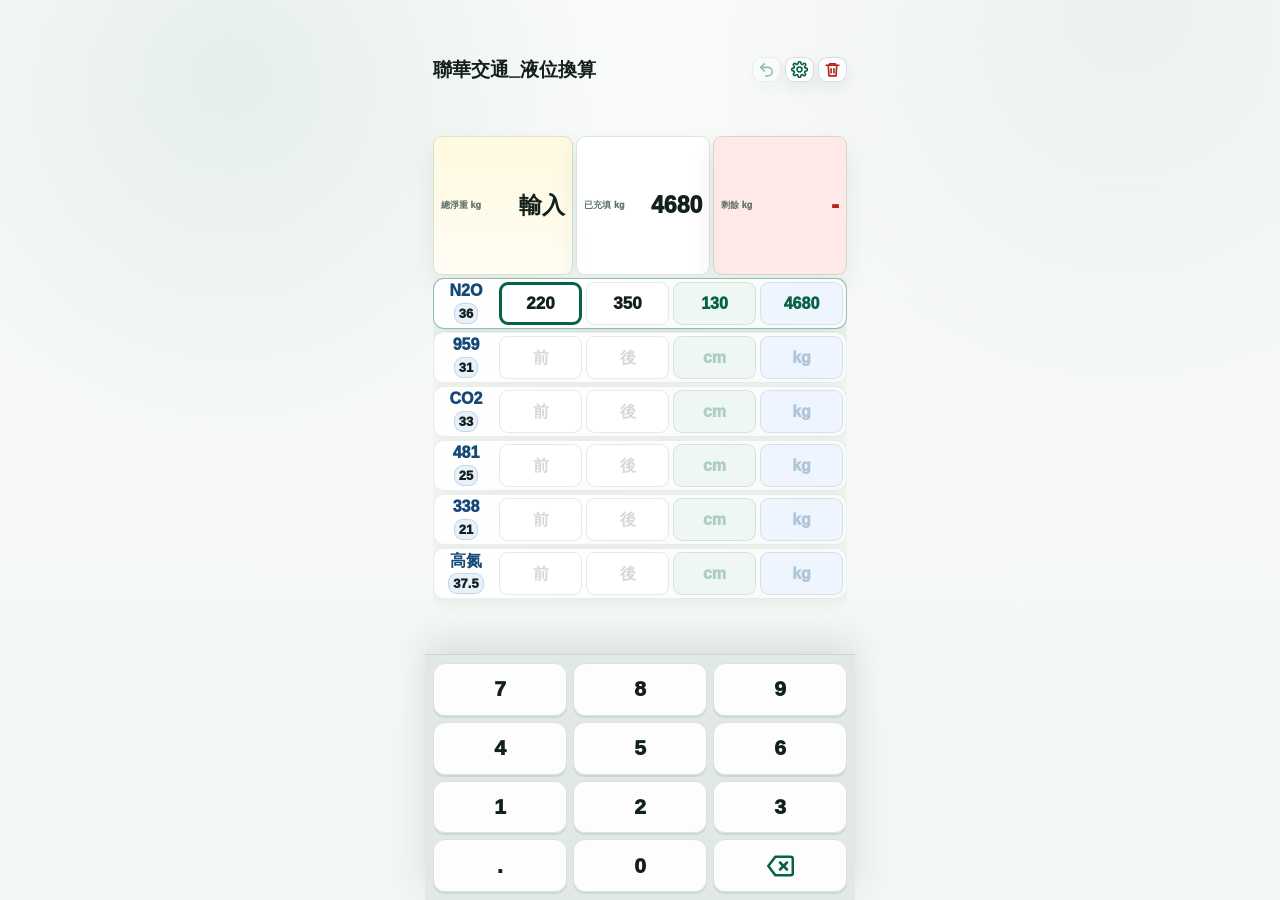
==== index.html @ e5bfa608 "Compress header summary rows" ====
<!doctype html>
<html lang="zh-Hant">
  <head>
    <meta charset="UTF-8" />
    <meta
      name="viewport"
      content="width=device-width, initial-scale=1, maximum-scale=1, user-scalable=no, viewport-fit=cover, interactive-widget=resizes-content"
    />
    <meta name="theme-color" content="#f4f7f4" />
    <title>聯華交通_液位換算</title>
    <link rel="manifest" href="manifest.webmanifest?v=24" />
    <link rel="stylesheet" href="styles.css?v=24" />
  </head>
  <body>
    <main class="sheet-app">
      <header class="sheet-topbar">
        <h1>聯華交通_液位換算</h1>
        <div class="top-actions">
          <button class="small-action" id="undoAction" type="button" aria-label="復原" title="復原">
            <svg viewBox="0 0 24 24" aria-hidden="true">
              <path d="M9 14 4 9l5-5" />
              <path d="M4 9h10a6 6 0 1 1 0 12h-3" />
            </svg>
          </button>
          <button class="small-action" id="settingsAction" type="button" aria-label="設定" title="設定">
            <svg viewBox="0 0 24 24" aria-hidden="true">
              <path d="M12 15.5a3.5 3.5 0 1 0 0-7 3.5 3.5 0 0 0 0 7Z" />
              <path d="M19.4 15a1.7 1.7 0 0 0 .3 1.9l.1.1a2 2 0 1 1-2.8 2.8l-.1-.1a1.7 1.7 0 0 0-1.9-.3 1.7 1.7 0 0 0-1 1.6V21a2 2 0 1 1-4 0v-.1a1.7 1.7 0 0 0-1-1.6 1.7 1.7 0 0 0-1.9.3l-.1.1A2 2 0 1 1 4.2 17l.1-.1a1.7 1.7 0 0 0 .3-1.9 1.7 1.7 0 0 0-1.6-1H3a2 2 0 1 1 0-4h.1a1.7 1.7 0 0 0 1.6-1 1.7 1.7 0 0 0-.3-1.9l-.1-.1A2 2 0 1 1 7 4.2l.1.1a1.7 1.7 0 0 0 1.9.3h.1a1.7 1.7 0 0 0 1-1.6V3a2 2 0 1 1 4 0v.1a1.7 1.7 0 0 0 1 1.6 1.7 1.7 0 0 0 1.9-.3l.1-.1A2 2 0 1 1 19.8 7l-.1.1a1.7 1.7 0 0 0-.3 1.9v.1a1.7 1.7 0 0 0 1.6 1h.1a2 2 0 1 1 0 4H21a1.7 1.7 0 0 0-1.6 1Z" />
            </svg>
          </button>
          <button class="small-action danger" id="resetAll" type="button" aria-label="清空" title="清空">
            <svg viewBox="0 0 24 24" aria-hidden="true">
              <path d="M3 6h18" />
              <path d="M8 6V4h8v2" />
              <path d="M6 6l1 15h10l1-15" />
              <path d="M10 11v6" />
              <path d="M14 11v6" />
            </svg>
          </button>
        </div>
      </header>

      <section class="table-wrap" aria-label="液位換算表">
        <div class="calc-grid" id="calcGrid"></div>
      </section>

      <section class="summary-panel" id="summaryPanel" aria-label="總淨重與剩餘"></section>
    </main>

    <section class="settings-panel" id="settingsPanel" aria-label="設定" hidden>
      <div class="settings-card">
        <div class="settings-head">
          <div>
            <p>設定</p>
            <h2>換算係數</h2>
          </div>
          <button class="icon-action" id="closeSettings" type="button" aria-label="關閉設定">×</button>
        </div>
        <label class="toggle-row">
          <span>
            <strong>鎖定 1cm=kg</strong>
            <small>鎖定時新人只能輸入液位，避免誤改係數。</small>
          </span>
          <input id="factorLockToggle" type="checkbox" />
        </label>
        <button class="restore-factor" id="restoreFactors" type="button">還原預設係數 36 / 31 / 33 / 25 / 21 / 37.5</button>
      </div>
    </section>

    <section class="keypad" aria-label="數字鍵盤">
      <div class="keypad-grid" id="keypadGrid"></div>
    </section>

    <script src="app.js?v=24"></script>
    <script>
      if ("serviceWorker" in navigator) {
        navigator.serviceWorker.getRegistrations().then((registrations) => {
          registrations.forEach((registration) => registration.unregister());
        });
      }
      if ("caches" in window) {
        caches.keys().then((keys) => keys.forEach((key) => caches.delete(key)));
      }
    </script>
  </body>
</html>
---- styles.css ----
:root {
  --app-w: 430px;
  --keypad-h: 246px;
  --viewport-h: 100svh;
  --bg: #f3f7f4;
  --ink: #13201b;
  --muted: #66756e;
  --line: #d5e0da;
  --surface: #ffffff;
  --surface-2: #f7faf8;
  --green: #086247;
  --green-2: #e5f3ec;
  --blue: #174978;
  --blue-2: #e6f1fb;
  --amber: #fff3ce;
  --orange: #a94718;
  --red: #b42318;
  font-family: "PingFang TC", "Noto Sans TC", "Heiti TC", -apple-system, BlinkMacSystemFont, sans-serif;
}

* {
  box-sizing: border-box;
  -webkit-tap-highlight-color: transparent;
}

html,
body {
  width: 100%;
  height: var(--viewport-h);
  margin: 0;
  overflow: hidden;
  color: var(--ink);
  background:
    radial-gradient(circle at 18% 8%, rgba(8, 98, 71, 0.08), transparent 28%),
    radial-gradient(circle at 88% 0%, rgba(23, 73, 120, 0.06), transparent 30%),
    linear-gradient(180deg, #f9fbf9 0%, var(--bg) 100%);
  -webkit-text-size-adjust: 100%;
  text-size-adjust: 100%;
  user-select: none;
}

body {
  display: flex;
  justify-content: center;
}

button,
input {
  border: 0;
  color: inherit;
  font: inherit;
  letter-spacing: 0;
}

button {
  cursor: pointer;
  touch-action: manipulation;
}

.sheet-app {
  display: grid;
  grid-template-rows: auto auto auto;
  width: min(100vw, var(--app-w));
  height: auto;
  max-height: calc(var(--viewport-h) - 190px);
  min-height: 0;
  padding: max(2px, env(safe-area-inset-top)) 8px 2px;
}

.sheet-topbar {
  display: grid;
  grid-template-columns: minmax(0, 1fr) auto;
  align-items: center;
  gap: 8px;
  min-height: 24px;
}

.sheet-topbar h1 {
  margin: 0;
}

.sheet-topbar h1 {
  font-size: 19px;
  font-weight: 950;
  line-height: 1;
}

.top-actions {
  display: flex;
  gap: 4px;
}

.small-action {
  display: grid;
  place-items: center;
  width: 29px;
  min-width: 29px;
  height: 25px;
  border: 1px solid rgba(8, 98, 71, 0.18);
  border-radius: 9px;
  background: rgba(255, 255, 255, 0.88);
  box-shadow: 0 6px 16px rgba(31, 48, 42, 0.08);
  color: var(--green);
  padding: 0;
}

.small-action svg {
  width: 17px;
  height: 17px;
  fill: none;
  stroke: currentColor;
  stroke-linecap: round;
  stroke-linejoin: round;
  stroke-width: 2.3;
}

.small-action.unlocked {
  border-color: #efc766;
  background: var(--amber);
  color: #775006;
}

.small-action.danger {
  color: var(--red);
}

.small-action:disabled {
  opacity: 0.4;
}

.summary-panel {
  order: 2;
  display: grid;
  grid-template-columns: 1.05fr 1fr 1fr;
  gap: 3px;
  padding: 0 0 2px;
}

.summary-card {
  display: flex;
  min-height: 30px;
  align-items: center;
  justify-content: space-between;
  gap: 4px;
  border: 1px solid rgba(8, 98, 71, 0.16);
  border-radius: 9px;
  background: rgba(255, 255, 255, 0.9);
  box-shadow: 0 10px 24px rgba(31, 48, 42, 0.08);
  color: var(--ink);
  padding: 2px 7px;
}

.summary-card span {
  color: var(--muted);
  font-size: 9px;
  font-weight: 950;
  line-height: 1;
  white-space: nowrap;
}

.summary-card strong {
  margin-top: 0;
  font-size: 23px;
  font-weight: 950;
  line-height: 0.98;
}

.editable-summary {
  background: linear-gradient(180deg, #fff9df, #fffdf4);
}

.editable-summary.active {
  outline: 3px solid var(--green);
  outline-offset: -3px;
}

.remaining {
  background: linear-gradient(180deg, #fff7f0, #fffdf9);
  color: var(--orange);
}

.remaining.done {
  background: linear-gradient(180deg, #e7f5ee, #f8fffb);
  color: var(--green);
}

.remaining.over {
  background: #ffe8e8;
  color: var(--red);
}

.table-wrap {
  order: 3;
  min-height: 0;
  overflow-y: hidden;
  padding: 1px 0 0;
  scrollbar-width: none;
}

.table-wrap::-webkit-scrollbar {
  display: none;
}

.calc-grid {
  display: grid;
  gap: 3px;
}

.tank-card {
  display: grid;
  grid-template-columns: 58px minmax(0, 1fr);
  grid-template-areas: "head inputs";
  align-items: stretch;
  gap: 4px;
  min-height: 51px;
  border: 1px solid rgba(19, 32, 27, 0.07);
  border-radius: 11px;
  background:
    linear-gradient(135deg, rgba(255, 255, 255, 0.96), rgba(247, 251, 248, 0.96)),
    var(--surface);
  box-shadow: 0 6px 16px rgba(31, 48, 42, 0.06);
  padding: 3px;
}

.tank-card.active-card {
  border-color: rgba(8, 98, 71, 0.42);
  box-shadow: 0 14px 34px rgba(8, 98, 71, 0.15);
}

.tank-head {
  grid-area: head;
  display: grid;
  grid-template-columns: 1fr;
  align-items: center;
  justify-items: center;
  gap: 2px;
  margin-bottom: 0;
}

.tank-name {
  color: var(--blue);
  font-size: 16px;
  font-weight: 950;
  line-height: 1;
  text-align: center;
}

.editable {
  display: grid;
  grid-template-columns: 1fr;
  align-content: center;
  justify-items: center;
  min-width: 0;
  min-height: 40px;
  border: 1px solid rgba(19, 32, 27, 0.1);
  border-radius: 9px;
  background: var(--surface);
  padding: 5px 6px;
  text-align: center;
}

.editable span {
  color: var(--ink);
  font-size: 17px;
  font-weight: 950;
  line-height: 1;
}

.editable.empty span {
  color: rgba(102, 117, 110, 0.28);
  font-size: 16px;
  font-weight: 950;
}

.editable.has-value span {
  color: var(--ink);
}

.editable.active {
  outline: 3px solid var(--green);
  outline-offset: -3px;
}

.field-factor {
  min-width: 0;
  min-height: 19px;
  border-color: rgba(23, 73, 120, 0.16);
  background: var(--blue-2);
  padding: 3px 4px;
}

.field-factor small {
  display: none;
}

.field-factor span {
  margin-top: 0;
  font-size: 13px;
  color: var(--blue);
}

.field-factor.locked::after {
  display: none;
  place-items: center;
  width: 22px;
  height: 18px;
  margin: 4px auto 0;
  border-radius: 999px;
  background: rgba(23, 73, 120, 0.1);
  color: var(--blue);
  content: "鎖定";
  font-size: 9px;
  font-weight: 950;
}

.input-row {
  grid-area: inputs;
  display: grid;
  grid-template-columns: repeat(4, minmax(0, 1fr));
  gap: 4px;
}

.metric-cell {
  display: grid;
  grid-template-columns: 1fr;
  min-width: 0;
  min-height: 40px;
  align-content: center;
  justify-items: center;
  border: 1px solid rgba(19, 32, 27, 0.1);
  border-radius: 9px;
  background: #eef7f2;
  color: var(--green);
  padding: 5px 4px;
}

.metric-cell span {
  color: var(--green);
  font-size: 16px;
  font-weight: 950;
  line-height: 1;
}

.metric-cell.empty span {
  color: rgba(8, 98, 71, 0.28);
  font-size: 16px;
  font-weight: 950;
}

.metric-cell.has-value span {
  color: var(--green);
}

.metric-kg {
  background: #eef5ff;
  color: var(--blue);
}

.metric-kg span {
  color: var(--blue);
}

.metric-kg.empty span {
  color: rgba(23, 73, 120, 0.28);
}

.settings-panel {
  position: fixed;
  inset: 0;
  z-index: 20;
  display: grid;
  place-items: end center;
  padding: 14px 10px calc(var(--keypad-h) + 12px);
  background: rgba(16, 24, 40, 0.34);
}

.settings-panel[hidden] {
  display: none;
}

.settings-card {
  width: min(100%, 410px);
  border: 1px solid #cad6d0;
  border-radius: 18px;
  background: var(--surface);
  box-shadow: 0 18px 42px rgba(16, 24, 40, 0.22);
  padding: 14px;
}

.settings-head {
  display: flex;
  align-items: center;
  justify-content: space-between;
  gap: 12px;
  margin-bottom: 12px;
}

.settings-head p,
.settings-head h2 {
  margin: 0;
}

.settings-head p {
  color: var(--muted);
  font-size: 12px;
  font-weight: 900;
}

.settings-head h2 {
  font-size: 20px;
  line-height: 1.1;
}

.icon-action {
  width: 36px;
  height: 36px;
  border-radius: 12px;
  background: #eef4f0;
  color: var(--ink);
  font-size: 27px;
  line-height: 1;
}

.toggle-row {
  display: grid;
  grid-template-columns: 1fr auto;
  align-items: center;
  gap: 14px;
  padding: 12px;
  border: 1px solid var(--line);
  border-radius: 14px;
  background: var(--surface-2);
}

.toggle-row strong,
.toggle-row small {
  display: block;
}

.toggle-row strong {
  font-size: 16px;
}

.toggle-row small {
  margin-top: 3px;
  color: var(--muted);
  font-size: 12px;
  font-weight: 750;
  line-height: 1.35;
}

.toggle-row input {
  width: 24px;
  height: 24px;
  accent-color: var(--green);
}

.restore-factor {
  width: 100%;
  min-height: 42px;
  margin-top: 10px;
  border-radius: 14px;
  background: var(--amber);
  color: #74500c;
  font-size: 14px;
  font-weight: 950;
}

.keypad {
  position: fixed;
  right: 50%;
  bottom: 0;
  left: auto;
  width: min(100vw, var(--app-w));
  height: var(--keypad-h);
  transform: translateX(50%);
  padding: 8px 8px max(8px, env(safe-area-inset-bottom));
  border-top: 1px solid rgba(19, 32, 27, 0.1);
  background: rgba(224, 233, 228, 0.96);
  box-shadow: 0 -14px 34px rgba(31, 48, 42, 0.12);
  backdrop-filter: blur(16px);
}

.keypad-grid {
  display: grid;
  grid-template-columns: repeat(3, 1fr);
  gap: 6px;
  height: 100%;
}

.key {
  min-height: 34px;
  border: 1px solid rgba(19, 32, 27, 0.13);
  border-radius: 12px;
  background: rgba(255, 255, 255, 0.92);
  box-shadow: 0 2px 0 rgba(31, 48, 42, 0.1);
  color: var(--ink);
  font-size: 21px;
  font-weight: 950;
}

.icon-key {
  display: grid;
  place-items: center;
  background: rgba(255, 255, 255, 0.92);
  color: var(--green);
}

.icon-key svg {
  width: 28px;
  height: 28px;
  fill: none;
  stroke: currentColor;
  stroke-linecap: round;
  stroke-linejoin: round;
  stroke-width: 2.2;
}

@media (max-width: 374px) {
  .sheet-app {
    padding-right: 7px;
    padding-left: 7px;
  }

  .summary-card span {
    font-size: 9px;
  }

  .summary-card strong {
    font-size: 21px;
  }

  .tank-name {
    font-size: 17px;
  }

  .editable span,
  .metric-cell span {
    font-size: 18px;
  }

  .editable.empty span,
  .metric-cell.empty span {
    font-size: 16px;
  }

  .tank-card {
    grid-template-columns: 50px minmax(0, 1fr);
    gap: 3px;
    padding: 3px;
  }

  .editable {
    min-height: 40px;
    padding-right: 4px;
    padding-left: 4px;
  }

  .input-row {
    gap: 3px;
  }

  .small-action {
    width: 28px;
    min-width: 28px;
  }
}

@media (orientation: landscape) and (max-height: 520px) {
  body::before {
    position: fixed;
    top: 6px;
    left: 50%;
    z-index: 30;
    transform: translateX(-50%);
    border-radius: 999px;
    background: rgba(19, 32, 27, 0.78);
    color: #fff;
    content: "建議轉直式操作，畫面會更清楚";
    font-size: 12px;
    font-weight: 900;
    padding: 5px 10px;
    pointer-events: none;
  }

  .sheet-app {
    width: min(100vw, 430px);
    height: auto;
    max-height: calc(var(--viewport-h) - 190px);
    padding-top: max(24px, env(safe-area-inset-top));
  }

  .keypad {
    width: min(100vw, 430px);
  }

  .summary-card {
    min-height: 28px;
  }

  .summary-card strong {
    font-size: 21px;
  }

  .tank-card {
    min-height: 50px;
  }
}
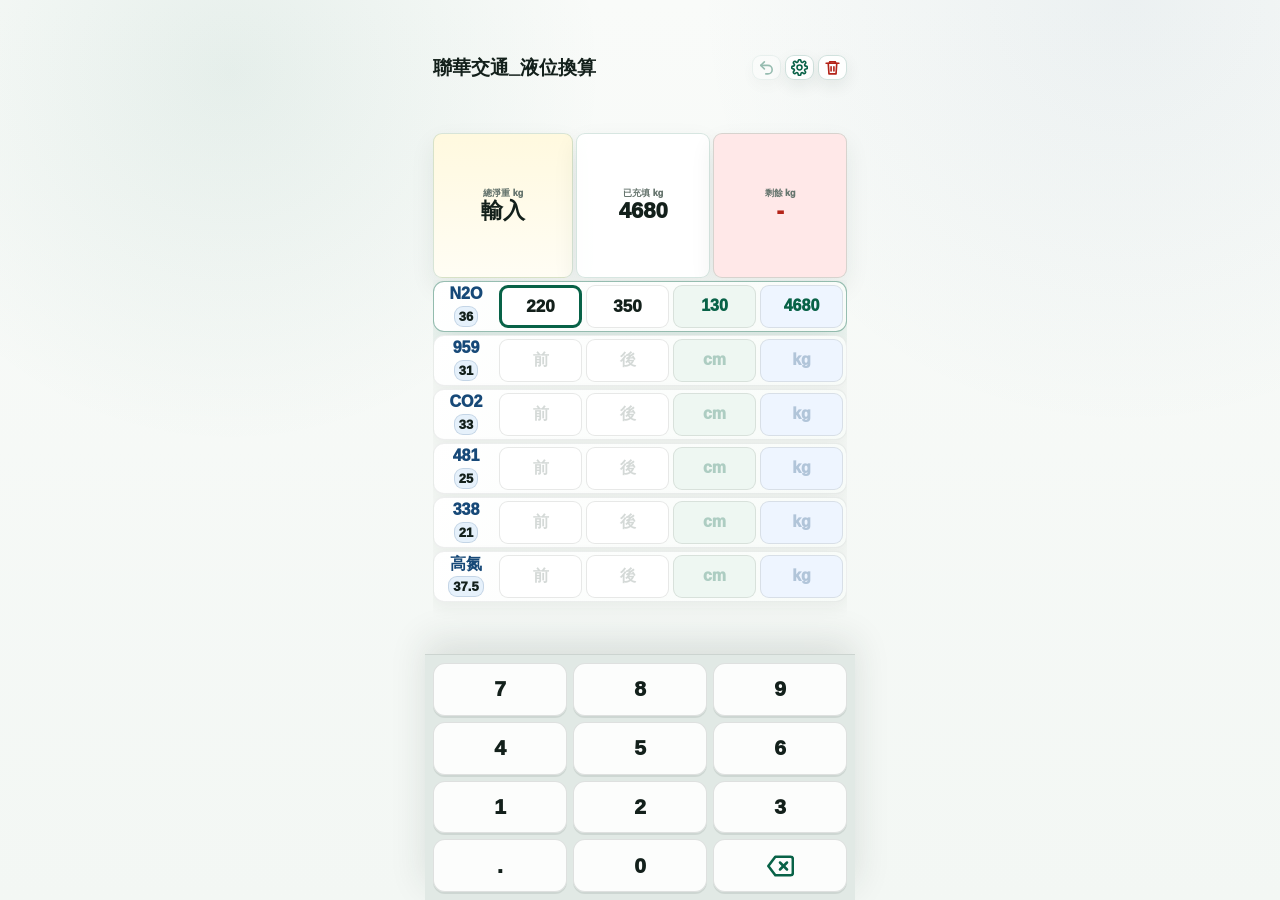
==== commit f0c79a17: "Restore summary card stacking" ====
--- a/index.html
+++ b/index.html
@@ -8,8 +8,8 @@
     />
     <meta name="theme-color" content="#f4f7f4" />
     <title>聯華交通_液位換算</title>
-    <link rel="manifest" href="manifest.webmanifest?v=24" />
-    <link rel="stylesheet" href="styles.css?v=24" />
+    <link rel="manifest" href="manifest.webmanifest?v=25" />
+    <link rel="stylesheet" href="styles.css?v=25" />
   </head>
   <body>
     <main class="sheet-app">
@@ -71,7 +71,7 @@
       <div class="keypad-grid" id="keypadGrid"></div>
     </section>
 
-    <script src="app.js?v=24"></script>
+    <script src="app.js?v=25"></script>
     <script>
       if ("serviceWorker" in navigator) {
         navigator.serviceWorker.getRegistrations().then((registrations) => {
--- a/styles.css
+++ b/styles.css
@@ -137,17 +137,16 @@
 }
 
 .summary-card {
-  display: flex;
-  min-height: 30px;
-  align-items: center;
-  justify-content: space-between;
-  gap: 4px;
+  display: grid;
+  min-height: 38px;
+  align-content: center;
+  justify-items: center;
   border: 1px solid rgba(8, 98, 71, 0.16);
   border-radius: 9px;
   background: rgba(255, 255, 255, 0.9);
   box-shadow: 0 10px 24px rgba(31, 48, 42, 0.08);
   color: var(--ink);
-  padding: 2px 7px;
+  padding: 2px 4px;
 }
 
 .summary-card span {
@@ -159,8 +158,8 @@
 }
 
 .summary-card strong {
-  margin-top: 0;
-  font-size: 23px;
+  margin-top: 2px;
+  font-size: 22px;
   font-weight: 950;
   line-height: 0.98;
 }
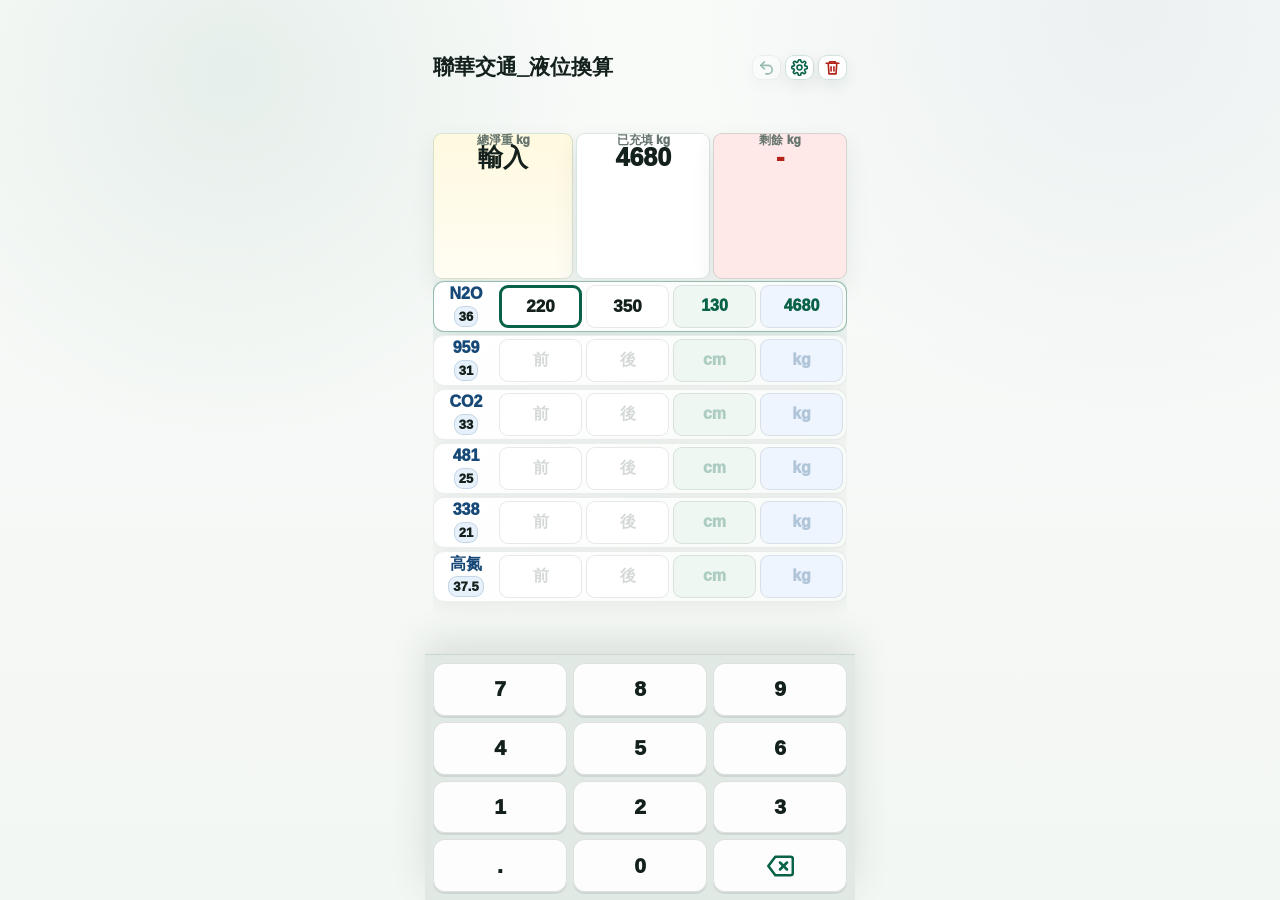
==== commit 9058c2e1: "Tighten summary typography spacing" ====
--- a/index.html
+++ b/index.html
@@ -8,8 +8,8 @@
     />
     <meta name="theme-color" content="#f4f7f4" />
     <title>聯華交通_液位換算</title>
-    <link rel="manifest" href="manifest.webmanifest?v=25" />
-    <link rel="stylesheet" href="styles.css?v=25" />
+    <link rel="manifest" href="manifest.webmanifest?v=26" />
+    <link rel="stylesheet" href="styles.css?v=26" />
   </head>
   <body>
     <main class="sheet-app">
@@ -71,7 +71,7 @@
       <div class="keypad-grid" id="keypadGrid"></div>
     </section>
 
-    <script src="app.js?v=25"></script>
+    <script src="app.js?v=26"></script>
     <script>
       if ("serviceWorker" in navigator) {
         navigator.serviceWorker.getRegistrations().then((registrations) => {
--- a/styles.css
+++ b/styles.css
@@ -64,7 +64,7 @@
   height: auto;
   max-height: calc(var(--viewport-h) - 190px);
   min-height: 0;
-  padding: max(2px, env(safe-area-inset-top)) 8px 2px;
+  padding: max(1px, env(safe-area-inset-top)) 8px 1px;
 }
 
 .sheet-topbar {
@@ -72,7 +72,7 @@
   grid-template-columns: minmax(0, 1fr) auto;
   align-items: center;
   gap: 8px;
-  min-height: 24px;
+  min-height: 21px;
 }
 
 .sheet-topbar h1 {
@@ -80,9 +80,9 @@
 }
 
 .sheet-topbar h1 {
-  font-size: 19px;
-  font-weight: 950;
-  line-height: 1;
+  font-size: 21px;
+  font-weight: 950;
+  line-height: 0.92;
 }
 
 .top-actions {
@@ -133,35 +133,35 @@
   display: grid;
   grid-template-columns: 1.05fr 1fr 1fr;
   gap: 3px;
-  padding: 0 0 2px;
+  padding: 0 0 1px;
 }
 
 .summary-card {
   display: grid;
-  min-height: 38px;
-  align-content: center;
+  min-height: 32px;
+  align-content: start;
   justify-items: center;
   border: 1px solid rgba(8, 98, 71, 0.16);
   border-radius: 9px;
   background: rgba(255, 255, 255, 0.9);
   box-shadow: 0 10px 24px rgba(31, 48, 42, 0.08);
   color: var(--ink);
-  padding: 2px 4px;
+  padding: 1px 4px 2px;
 }
 
 .summary-card span {
   color: var(--muted);
-  font-size: 9px;
-  font-weight: 950;
-  line-height: 1;
+  font-size: 12px;
+  font-weight: 950;
+  line-height: 0.95;
   white-space: nowrap;
 }
 
 .summary-card strong {
-  margin-top: 2px;
-  font-size: 22px;
-  font-weight: 950;
-  line-height: 0.98;
+  margin-top: 0;
+  font-size: 25px;
+  font-weight: 950;
+  line-height: 0.9;
 }
 
 .editable-summary {
@@ -522,11 +522,11 @@
   }
 
   .summary-card span {
-    font-size: 9px;
+    font-size: 11px;
   }
 
   .summary-card strong {
-    font-size: 21px;
+    font-size: 23px;
   }
 
   .tank-name {
@@ -594,11 +594,11 @@
   }
 
   .summary-card {
-    min-height: 28px;
+    min-height: 30px;
   }
 
   .summary-card strong {
-    font-size: 21px;
+    font-size: 23px;
   }
 
   .tank-card {
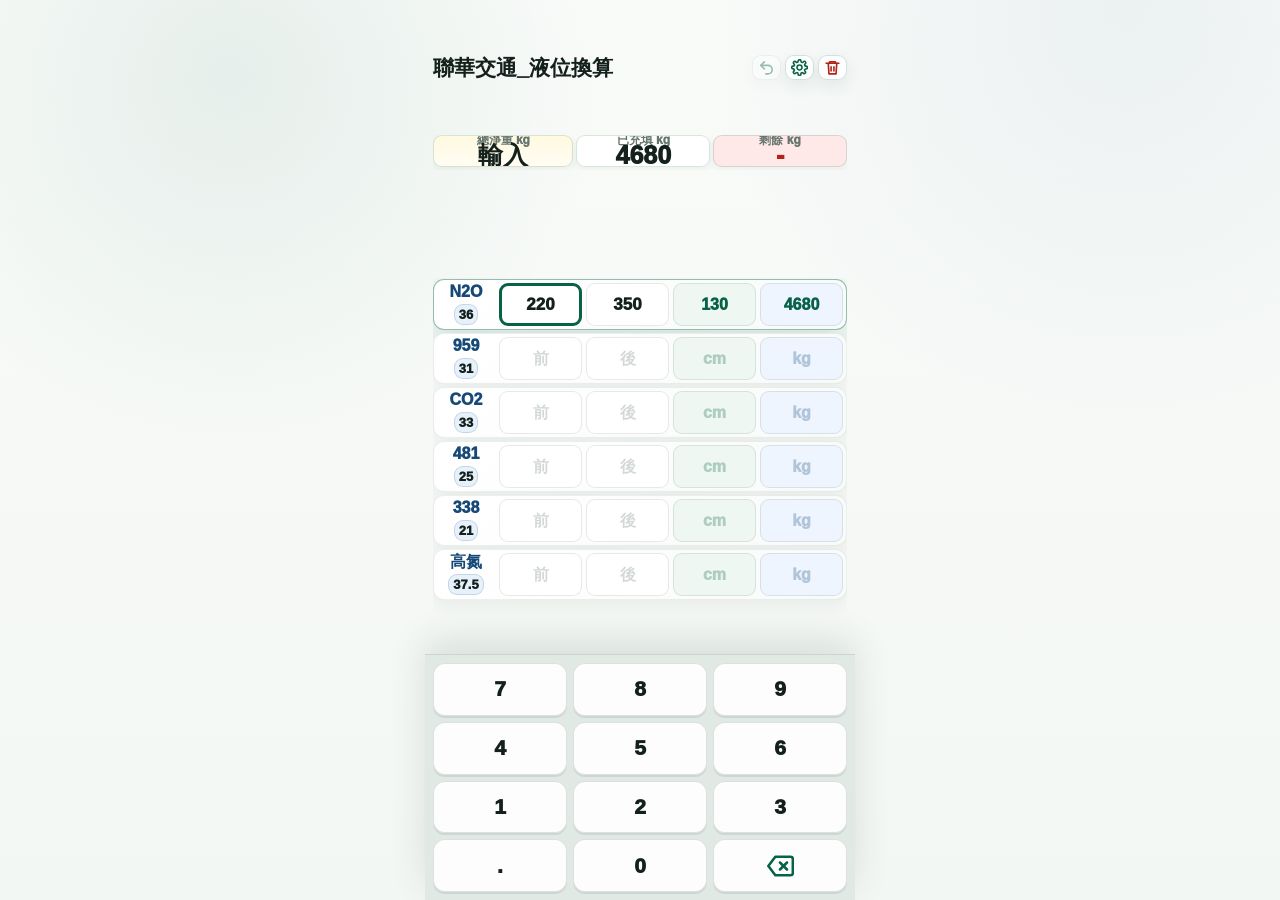
==== commit 134fad39: "Clamp summary card height" ====
--- a/index.html
+++ b/index.html
@@ -8,8 +8,8 @@
     />
     <meta name="theme-color" content="#f4f7f4" />
     <title>聯華交通_液位換算</title>
-    <link rel="manifest" href="manifest.webmanifest?v=26" />
-    <link rel="stylesheet" href="styles.css?v=26" />
+    <link rel="manifest" href="manifest.webmanifest?v=27" />
+    <link rel="stylesheet" href="styles.css?v=27" />
   </head>
   <body>
     <main class="sheet-app">
@@ -71,7 +71,7 @@
       <div class="keypad-grid" id="keypadGrid"></div>
     </section>
 
-    <script src="app.js?v=26"></script>
+    <script src="app.js?v=27"></script>
     <script>
       if ("serviceWorker" in navigator) {
         navigator.serviceWorker.getRegistrations().then((registrations) => {
--- a/styles.css
+++ b/styles.css
@@ -133,20 +133,27 @@
   display: grid;
   grid-template-columns: 1.05fr 1fr 1fr;
   gap: 3px;
+  align-items: start;
+  height: 35px;
+  max-height: 35px;
+  overflow: hidden;
   padding: 0 0 1px;
 }
 
 .summary-card {
   display: grid;
-  min-height: 32px;
-  align-content: start;
+  height: 32px;
+  min-height: 0;
+  max-height: 32px;
+  align-content: center;
   justify-items: center;
   border: 1px solid rgba(8, 98, 71, 0.16);
   border-radius: 9px;
   background: rgba(255, 255, 255, 0.9);
-  box-shadow: 0 10px 24px rgba(31, 48, 42, 0.08);
+  box-shadow: 0 3px 8px rgba(31, 48, 42, 0.05);
   color: var(--ink);
-  padding: 1px 4px 2px;
+  overflow: hidden;
+  padding: 0 4px;
 }
 
 .summary-card span {
@@ -158,10 +165,10 @@
 }
 
 .summary-card strong {
-  margin-top: 0;
+  margin-top: -1px;
   font-size: 25px;
   font-weight: 950;
-  line-height: 0.9;
+  line-height: 0.86;
 }
 
 .editable-summary {
@@ -594,11 +601,13 @@
   }
 
   .summary-card {
-    min-height: 30px;
+    height: 31px;
+    max-height: 31px;
+    min-height: 0;
   }
 
   .summary-card strong {
-    font-size: 23px;
+    font-size: 24px;
   }
 
   .tank-card {
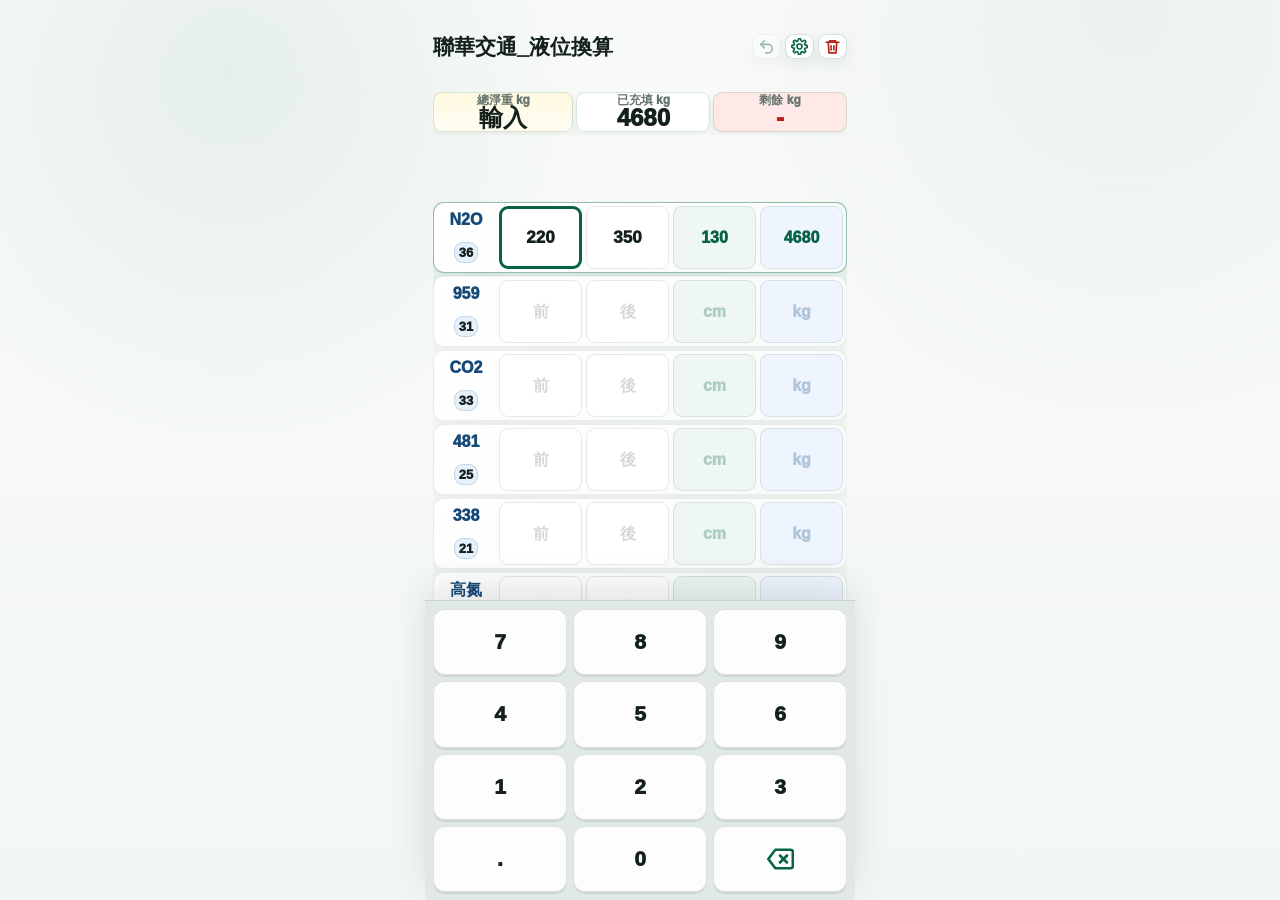
==== commit 27c72fea: "Allocate free space to tank rows" ====
--- a/index.html
+++ b/index.html
@@ -8,8 +8,8 @@
     />
     <meta name="theme-color" content="#f4f7f4" />
     <title>聯華交通_液位換算</title>
-    <link rel="manifest" href="manifest.webmanifest?v=27" />
-    <link rel="stylesheet" href="styles.css?v=27" />
+    <link rel="manifest" href="manifest.webmanifest?v=28" />
+    <link rel="stylesheet" href="styles.css?v=28" />
   </head>
   <body>
     <main class="sheet-app">
@@ -71,7 +71,7 @@
       <div class="keypad-grid" id="keypadGrid"></div>
     </section>
 
-    <script src="app.js?v=27"></script>
+    <script src="app.js?v=28"></script>
     <script>
       if ("serviceWorker" in navigator) {
         navigator.serviceWorker.getRegistrations().then((registrations) => {
--- a/styles.css
+++ b/styles.css
@@ -1,6 +1,7 @@
 :root {
   --app-w: 430px;
   --keypad-h: 246px;
+  --tank-row-h: 51px;
   --viewport-h: 100svh;
   --bg: #f3f7f4;
   --ink: #13201b;
@@ -134,26 +135,26 @@
   grid-template-columns: 1.05fr 1fr 1fr;
   gap: 3px;
   align-items: start;
-  height: 35px;
-  max-height: 35px;
+  height: 43px;
+  max-height: 43px;
   overflow: hidden;
   padding: 0 0 1px;
 }
 
 .summary-card {
   display: grid;
-  height: 32px;
+  height: 40px;
   min-height: 0;
-  max-height: 32px;
+  max-height: 40px;
   align-content: center;
   justify-items: center;
   border: 1px solid rgba(8, 98, 71, 0.16);
   border-radius: 9px;
   background: rgba(255, 255, 255, 0.9);
-  box-shadow: 0 3px 8px rgba(31, 48, 42, 0.05);
+  box-shadow: 0 5px 12px rgba(31, 48, 42, 0.06);
   color: var(--ink);
   overflow: hidden;
-  padding: 0 4px;
+  padding: 2px 4px;
 }
 
 .summary-card span {
@@ -165,8 +166,8 @@
 }
 
 .summary-card strong {
-  margin-top: -1px;
-  font-size: 25px;
+  margin-top: 1px;
+  font-size: 24px;
   font-weight: 950;
   line-height: 0.86;
 }
@@ -218,7 +219,7 @@
   grid-template-areas: "head inputs";
   align-items: stretch;
   gap: 4px;
-  min-height: 51px;
+  min-height: var(--tank-row-h);
   border: 1px solid rgba(19, 32, 27, 0.07);
   border-radius: 11px;
   background:
@@ -257,7 +258,7 @@
   align-content: center;
   justify-items: center;
   min-width: 0;
-  min-height: 40px;
+  min-height: calc(var(--tank-row-h) - 11px);
   border: 1px solid rgba(19, 32, 27, 0.1);
   border-radius: 9px;
   background: var(--surface);
@@ -330,7 +331,7 @@
   display: grid;
   grid-template-columns: 1fr;
   min-width: 0;
-  min-height: 40px;
+  min-height: calc(var(--tank-row-h) - 11px);
   align-content: center;
   justify-items: center;
   border: 1px solid rgba(19, 32, 27, 0.1);
@@ -557,7 +558,6 @@
   }
 
   .editable {
-    min-height: 40px;
     padding-right: 4px;
     padding-left: 4px;
   }
@@ -601,8 +601,8 @@
   }
 
   .summary-card {
-    height: 31px;
-    max-height: 31px;
+    height: 38px;
+    max-height: 38px;
     min-height: 0;
   }
 
@@ -611,6 +611,6 @@
   }
 
   .tank-card {
-    min-height: 50px;
-  }
-}
+    min-height: var(--tank-row-h);
+  }
+}
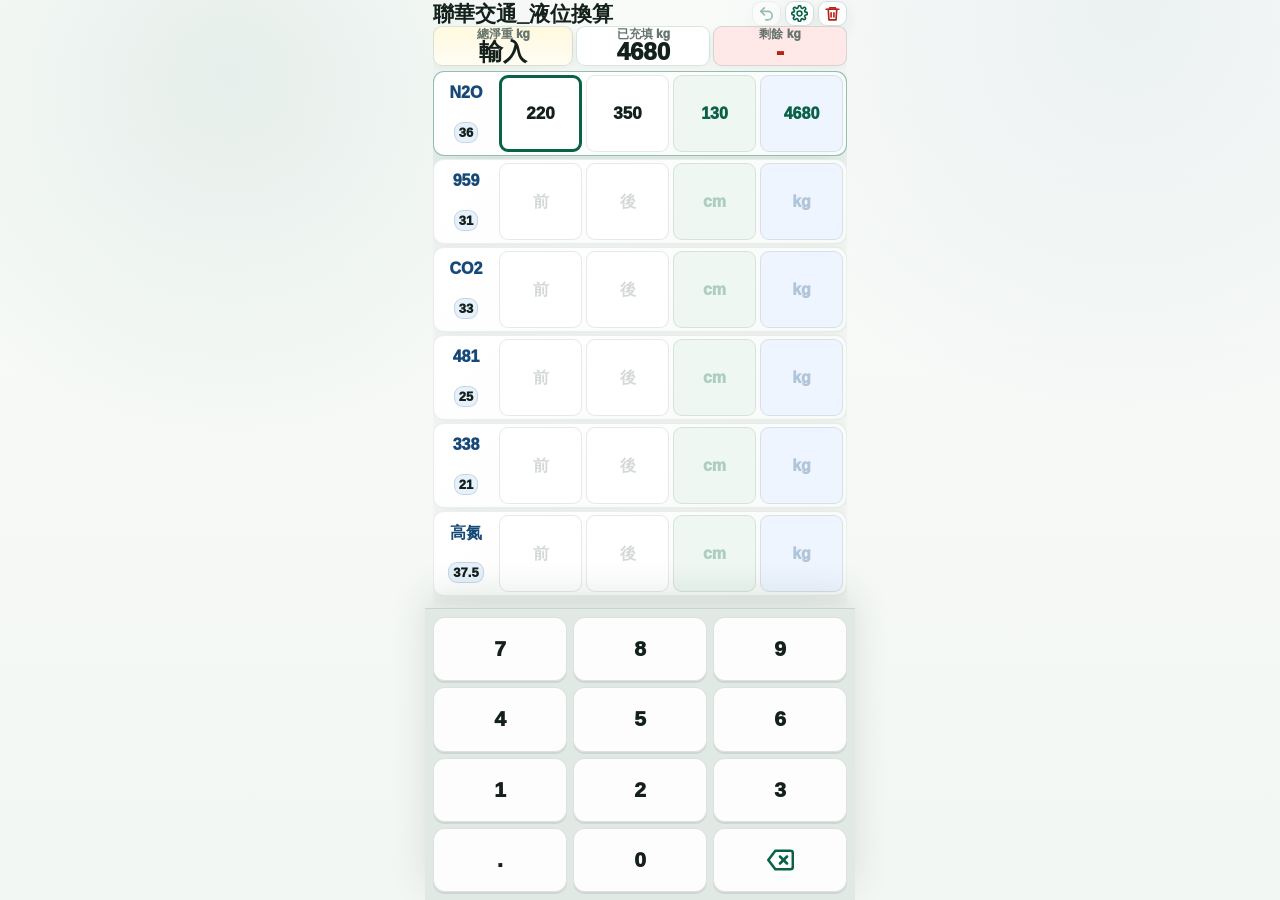
==== commit 2b6cf7cb: "Remove blank space above keypad" ====
--- a/index.html
+++ b/index.html
@@ -8,8 +8,8 @@
     />
     <meta name="theme-color" content="#f4f7f4" />
     <title>聯華交通_液位換算</title>
-    <link rel="manifest" href="manifest.webmanifest?v=28" />
-    <link rel="stylesheet" href="styles.css?v=28" />
+    <link rel="manifest" href="manifest.webmanifest?v=29" />
+    <link rel="stylesheet" href="styles.css?v=29" />
   </head>
   <body>
     <main class="sheet-app">
@@ -71,7 +71,7 @@
       <div class="keypad-grid" id="keypadGrid"></div>
     </section>
 
-    <script src="app.js?v=28"></script>
+    <script src="app.js?v=29"></script>
     <script>
       if ("serviceWorker" in navigator) {
         navigator.serviceWorker.getRegistrations().then((registrations) => {
--- a/styles.css
+++ b/styles.css
@@ -60,12 +60,13 @@
 
 .sheet-app {
   display: grid;
-  grid-template-rows: auto auto auto;
+  grid-template-rows: auto auto minmax(0, 1fr);
   width: min(100vw, var(--app-w));
-  height: auto;
-  max-height: calc(var(--viewport-h) - 190px);
+  height: calc(var(--viewport-h) - var(--keypad-h));
+  max-height: none;
   min-height: 0;
-  padding: max(1px, env(safe-area-inset-top)) 8px 1px;
+  padding: max(1px, env(safe-area-inset-top)) 8px 3px;
+  overflow: hidden;
 }
 
 .sheet-topbar {
@@ -200,7 +201,7 @@
   order: 3;
   min-height: 0;
   overflow-y: hidden;
-  padding: 1px 0 0;
+  padding: 2px 0 0;
   scrollbar-width: none;
 }
 
@@ -591,8 +592,8 @@
 
   .sheet-app {
     width: min(100vw, 430px);
-    height: auto;
-    max-height: calc(var(--viewport-h) - 190px);
+    height: calc(var(--viewport-h) - var(--keypad-h));
+    max-height: none;
     padding-top: max(24px, env(safe-area-inset-top));
   }
 
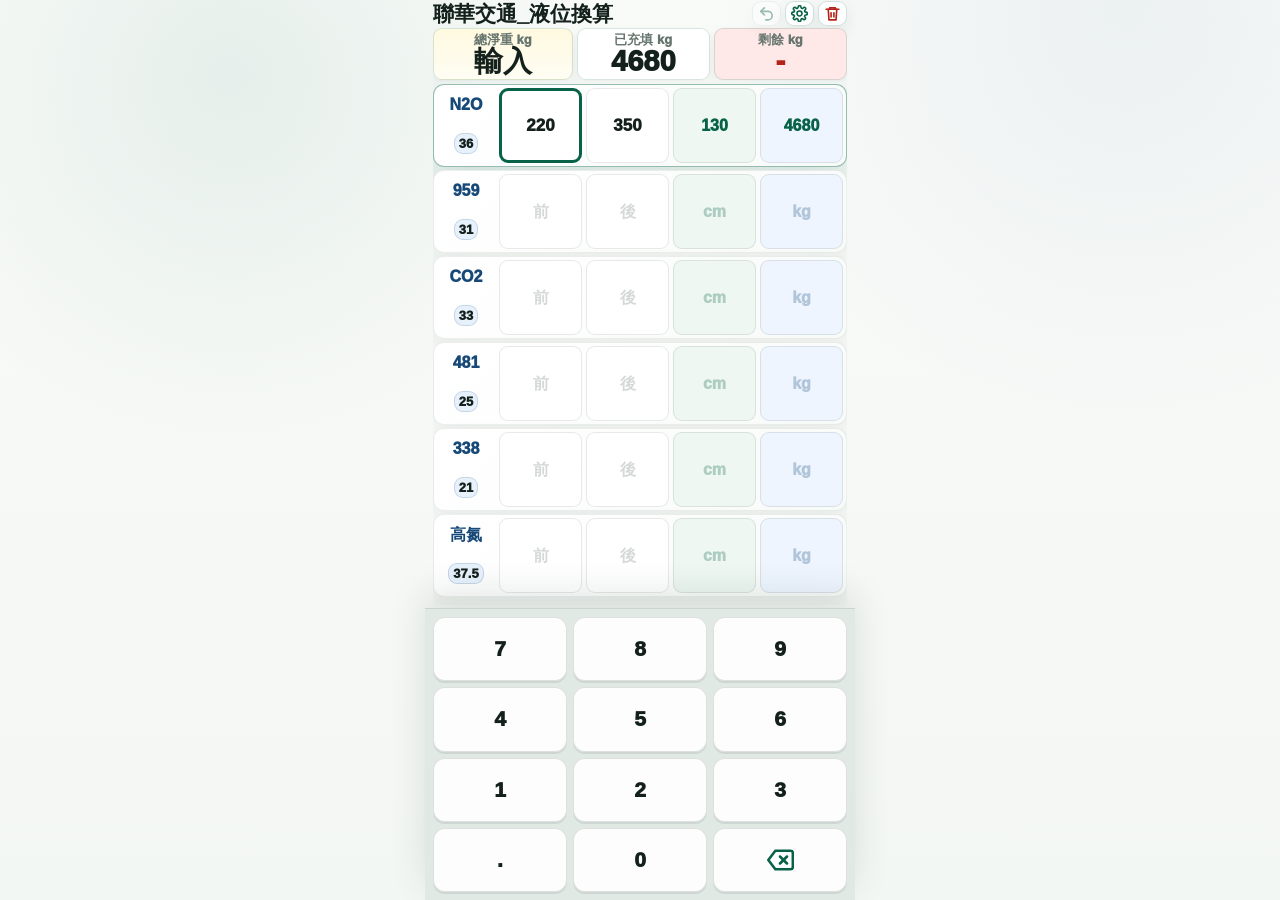
==== commit 9b43b10f: "Increase summary row breathing room" ====
--- a/index.html
+++ b/index.html
@@ -8,8 +8,8 @@
     />
     <meta name="theme-color" content="#f4f7f4" />
     <title>聯華交通_液位換算</title>
-    <link rel="manifest" href="manifest.webmanifest?v=29" />
-    <link rel="stylesheet" href="styles.css?v=29" />
+    <link rel="manifest" href="manifest.webmanifest?v=30" />
+    <link rel="stylesheet" href="styles.css?v=30" />
   </head>
   <body>
     <main class="sheet-app">
@@ -71,7 +71,7 @@
       <div class="keypad-grid" id="keypadGrid"></div>
     </section>
 
-    <script src="app.js?v=29"></script>
+    <script src="app.js?v=30"></script>
     <script>
       if ("serviceWorker" in navigator) {
         navigator.serviceWorker.getRegistrations().then((registrations) => {
--- a/styles.css
+++ b/styles.css
@@ -134,19 +134,19 @@
   order: 2;
   display: grid;
   grid-template-columns: 1.05fr 1fr 1fr;
-  gap: 3px;
+  gap: 4px;
   align-items: start;
-  height: 43px;
-  max-height: 43px;
+  height: 56px;
+  max-height: 56px;
   overflow: hidden;
-  padding: 0 0 1px;
+  padding: 2px 0 2px;
 }
 
 .summary-card {
   display: grid;
-  height: 40px;
+  height: 52px;
   min-height: 0;
-  max-height: 40px;
+  max-height: 52px;
   align-content: center;
   justify-items: center;
   border: 1px solid rgba(8, 98, 71, 0.16);
@@ -155,22 +155,22 @@
   box-shadow: 0 5px 12px rgba(31, 48, 42, 0.06);
   color: var(--ink);
   overflow: hidden;
-  padding: 2px 4px;
+  padding: 4px 4px;
 }
 
 .summary-card span {
   color: var(--muted);
-  font-size: 12px;
-  font-weight: 950;
-  line-height: 0.95;
+  font-size: 13px;
+  font-weight: 950;
+  line-height: 1;
   white-space: nowrap;
 }
 
 .summary-card strong {
-  margin-top: 1px;
-  font-size: 24px;
-  font-weight: 950;
-  line-height: 0.86;
+  margin-top: 2px;
+  font-size: 29px;
+  font-weight: 950;
+  line-height: 0.9;
 }
 
 .editable-summary {
@@ -602,13 +602,13 @@
   }
 
   .summary-card {
-    height: 38px;
-    max-height: 38px;
+    height: 46px;
+    max-height: 46px;
     min-height: 0;
   }
 
   .summary-card strong {
-    font-size: 24px;
+    font-size: 27px;
   }
 
   .tank-card {
